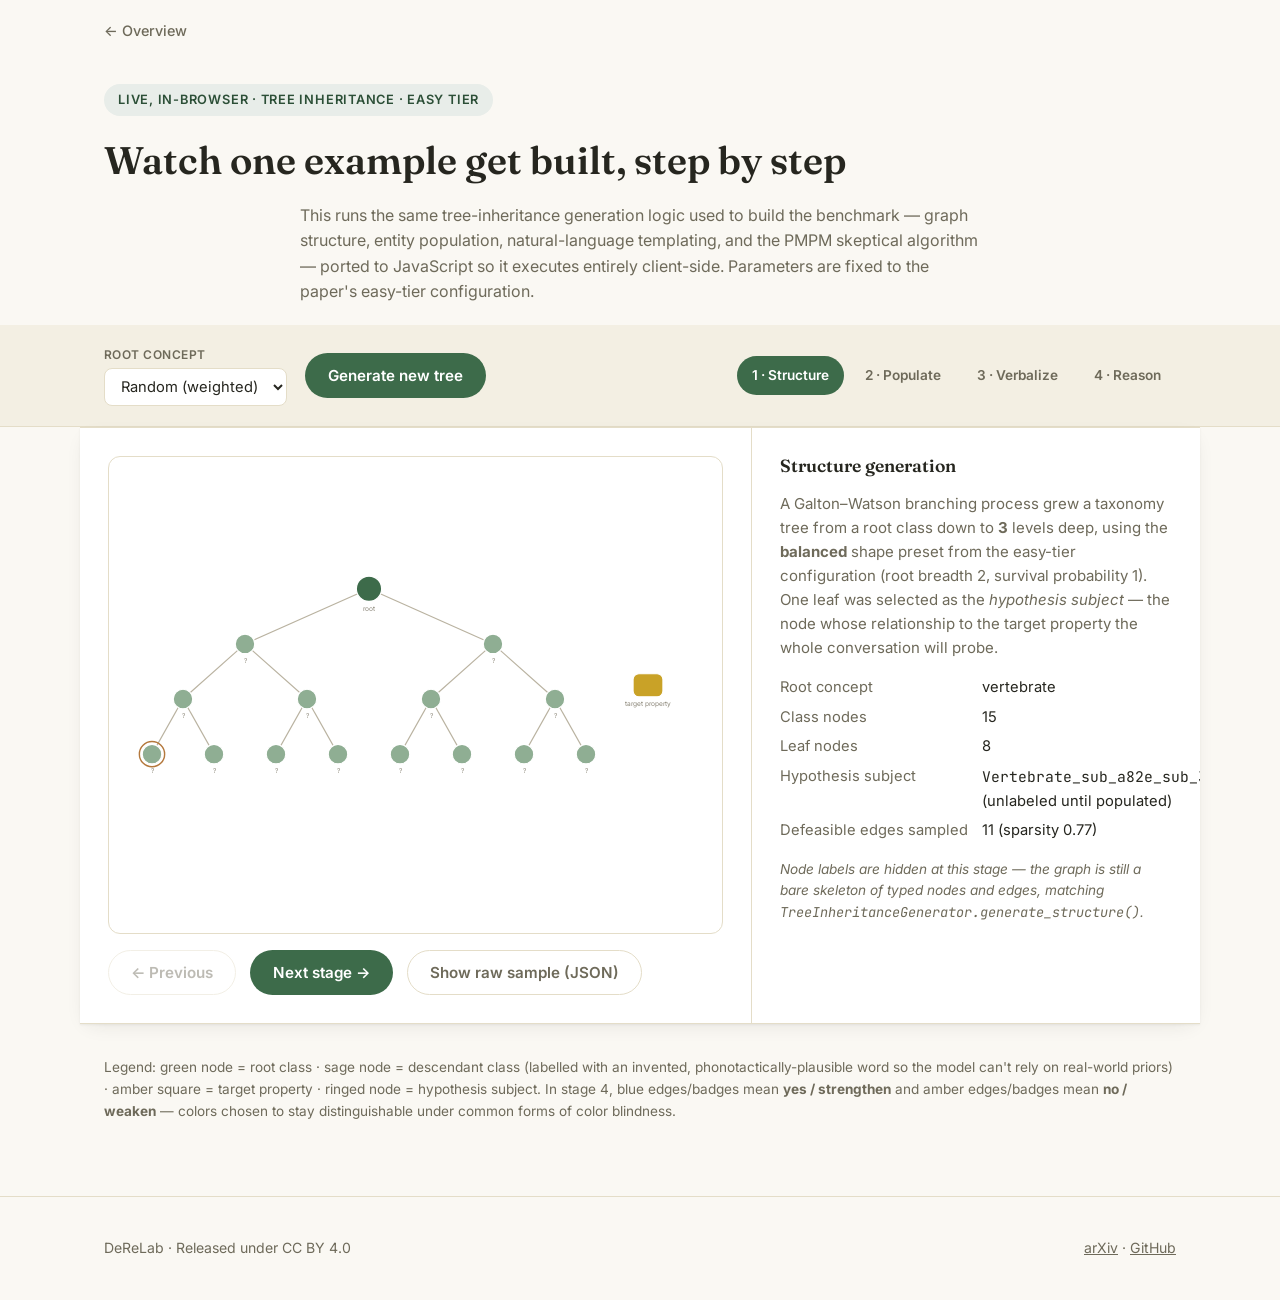
==== website/simulator.html @ 03377de2 "Fix gitignore excluding website HTML pages from deployment *.html was blanket-ignoring website/index" ====
<!DOCTYPE html>
<html lang="en">
<head>
<meta charset="UTF-8">
<meta name="viewport" content="width=device-width, initial-scale=1.0">
<title>DeReLab &mdash; Dataset Simulator</title>
<meta name="description" content="Step through DeReLab's tree-inheritance generation pipeline live in your browser: structure, population, verbalization, and staged skeptical reasoning.">
<link rel="icon" href="data:image/svg+xml,<svg xmlns=%22http://www.w3.org/2000/svg%22 viewBox=%220 0 32 32%22><rect width=%2232%22 height=%2232%22 rx=%228%22 fill=%22%233D6B4A%22/><circle cx=%2216%22 cy=%2211%22 r=%224%22 fill=%22%23C9A227%22/><circle cx=%229%22 cy=%2222%22 r=%223%22 fill=%22%23fff%22/><circle cx=%2223%22 cy=%2222%22 r=%223%22 fill=%22%23fff%22/><line x1=%2216%22 y1=%2214%22 x2=%229%22 y2=%2220%22 stroke=%22%23fff%22 stroke-width=%221.5%22/><line x1=%2216%22 y1=%2214%22 x2=%2223%22 y2=%2220%22 stroke=%22%23fff%22 stroke-width=%221.5%22/></svg>">
<link rel="stylesheet" href="css/style.css">
</head>
<body>

<div class="back-nav">
  <div class="container">
    <a href="index.html" class="back-link">&larr; Overview</a>
  </div>
</div>

<header style="padding: 40px 0 0;">
  <div class="container">
    <span class="hero-eyebrow">Live, in-browser &middot; tree inheritance &middot; easy tier</span>
    <h1 style="font-size: clamp(1.8rem, 3.4vw, 2.4rem); max-width: 40ch;">Watch one example get built, step by step</h1>
    <p class="hero-lede" style="font-size: 1rem; max-width: 68ch; margin-bottom: 20px;">
      This runs the same tree-inheritance generation logic used to build the
      benchmark &mdash; graph structure, entity population, natural-language
      templating, and the PMPM skeptical algorithm &mdash; ported to
      JavaScript so it executes entirely client-side. Parameters are fixed
      to the paper's easy-tier configuration.
    </p>
  </div>
</header>

<div class="sim-toolbar">
  <div class="container">
    <div class="sim-field">
      <label for="root-concept-select">Root concept</label>
      <select id="root-concept-select"></select>
    </div>
    <button id="generate-btn" class="btn btn-primary">Generate new tree</button>
    <span id="answer-badge" hidden></span>

    <div class="stage-stepper">
      <span class="stage-step" data-stage="structure">1 &middot; Structure</span>
      <span class="stage-step" data-stage="populate">2 &middot; Populate</span>
      <span class="stage-step" data-stage="verbalize">3 &middot; Verbalize</span>
      <span class="stage-step" data-stage="reason">4 &middot; Reason</span>
    </div>
  </div>
</div>

<main>
  <div class="container" style="padding: 0;">
    <div class="card sim-layout" style="border-radius:0; border-left:none; border-right:none;">
      <div class="sim-graph-pane">
        <div id="graph-container"></div>
        <div class="sim-graph-controls">
          <button id="prev-stage-btn" class="btn btn-ghost">&larr; Previous</button>
          <button id="next-stage-btn" class="btn btn-primary">Next stage &rarr;</button>
          <button id="raw-toggle-btn" class="btn btn-ghost">Show raw sample (JSON)</button>
        </div>
        <pre class="raw-panel" id="raw-panel" hidden></pre>
      </div>
      <div class="sim-panel-pane" id="stage-panel"></div>
    </div>
  </div>
</main>

<div class="container">
  <p class="sim-footer-note">
    Legend: green node = root class &middot; sage node = descendant class
    (labelled with an invented, phonotactically-plausible word so the model
    can't rely on real-world priors) &middot; amber square = target
    property &middot; ringed node = hypothesis subject. In stage 4, blue
    edges/badges mean <strong>yes / strengthen</strong> and amber edges/badges
    mean <strong>no / weaken</strong> &mdash; colors chosen to stay
    distinguishable under common forms of color blindness.
  </p>
</div>

<footer class="site-footer">
  <div class="container">
    <span>DeReLab &middot; Released under CC BY 4.0</span>
    <span><a href="https://arxiv.org/abs/2608.30413" target="_blank" rel="noopener">arXiv</a> &middot; <a href="https://github.com/Jayanta47/DeReLab" target="_blank" rel="noopener">GitHub</a></span>
  </div>
</footer>

<script src="js/data.js"></script>
<script src="js/pmpm.js"></script>
<script src="js/generator.js"></script>
<script src="js/graph-render.js"></script>
<script src="js/simulator.js"></script>
</body>
</html>
---- website/css/style.css ----
/* =====================================================================
   DeReLab site stylesheet
   Palette: warm white + beige surfaces, forest-green accent.
   Reasoning-state badges (yes/no/strengthen/weaken) use the Okabe-Ito
   blue/amber pair instead of red/green for colorblind accessibility.
   ===================================================================== */

@import url("https://fonts.googleapis.com/css2?family=Fraunces:opsz,wght@9..144,400;9..144,500;9..144,600;9..144,700&family=Inter:wght@400;500;600;700&family=JetBrains+Mono:wght@400;500&display=swap");

:root {
  --color-bg: #faf8f3;
  --color-surface: #ffffff;
  --color-surface-alt: #f3efe3;
  --color-border: #e4ddc8;
  --color-text: #26261f;
  --color-text-muted: #6e6a5a;
  --color-green: #3d6b4a;
  --color-green-dark: #2c4f37;
  --color-green-light: #8fae93;
  --color-amber: #c9a227;
  --color-blue-accent: #0072b2;
  --color-orange-accent: #e69f00;
  --color-badge-unknown-bg: #ece7d9;
  --color-badge-unknown-text: #6e6a5a;

  --font-display: "Fraunces", Georgia, serif;
  --font-ui: "Inter", -apple-system, BlinkMacSystemFont, "Segoe UI", sans-serif;
  --font-mono: "JetBrains Mono", "SFMono-Regular", Consolas, monospace;

  --radius: 12px;
  --shadow-card: 0 1px 2px rgba(38, 38, 31, 0.06), 0 6px 20px -8px rgba(38, 38, 31, 0.12);
}

@media (prefers-color-scheme: dark) {
  :root:not([data-theme="light"]) {
    --color-bg: #1b1c17;
    --color-surface: #232419;
    --color-surface-alt: #2b2c21;
    --color-border: #3c3d30;
    --color-text: #ede9dc;
    --color-text-muted: #b1ad9c;
    --color-green: #78ab84;
    --color-green-dark: #5a8d67;
    --color-green-light: #4b5c4d;
    --color-amber: #d9b84a;
    --color-badge-unknown-bg: #34352a;
    --color-badge-unknown-text: #b1ad9c;
    --shadow-card: 0 1px 2px rgba(0, 0, 0, 0.3), 0 6px 20px -8px rgba(0, 0, 0, 0.4);
  }
}
:root[data-theme="dark"] {
  --color-bg: #1b1c17;
  --color-surface: #232419;
  --color-surface-alt: #2b2c21;
  --color-border: #3c3d30;
  --color-text: #ede9dc;
  --color-text-muted: #b1ad9c;
  --color-green: #78ab84;
  --color-green-dark: #5a8d67;
  --color-green-light: #4b5c4d;
  --color-amber: #d9b84a;
  --color-badge-unknown-bg: #34352a;
  --color-badge-unknown-text: #b1ad9c;
  --shadow-card: 0 1px 2px rgba(0, 0, 0, 0.3), 0 6px 20px -8px rgba(0, 0, 0, 0.4);
}

* { box-sizing: border-box; }
html { scroll-behavior: smooth; }

body {
  margin: 0;
  background: var(--color-bg);
  color: var(--color-text);
  font-family: var(--font-ui);
  font-size: 16px;
  line-height: 1.6;
  -webkit-font-smoothing: antialiased;
}

a { color: var(--color-green-dark); }
a:hover { color: var(--color-green); }

code, pre { font-family: var(--font-mono); }

h1, h2, h3, h4 {
  font-family: var(--font-display);
  font-weight: 600;
  line-height: 1.18;
  text-wrap: balance;
  margin: 0 0 0.5em;
}

.container {
  max-width: 1120px;
  margin: 0 auto;
  padding: 0 24px;
}

/* ---------------------------------------------------------------- nav */

.site-nav {
  position: sticky;
  top: 0;
  z-index: 50;
  background: color-mix(in srgb, var(--color-bg) 88%, transparent);
  backdrop-filter: blur(8px);
  border-bottom: 1px solid var(--color-border);
}
.site-nav .container {
  display: flex;
  align-items: center;
  justify-content: space-between;
  height: 64px;
}
.brand {
  display: flex;
  align-items: center;
  gap: 10px;
  font-family: var(--font-display);
  font-weight: 600;
  font-size: 1.15rem;
  color: var(--color-text);
  text-decoration: none;
}
.brand-mark {
  width: 28px;
  height: 28px;
  border-radius: 8px;
  background: linear-gradient(135deg, var(--color-green) 0%, var(--color-amber) 130%);
  display: inline-block;
}
.nav-links {
  display: flex;
  align-items: center;
  gap: 28px;
  font-size: 0.95rem;
  font-weight: 500;
}
.nav-links a { color: var(--color-text-muted); text-decoration: none; }
.nav-links a:hover, .nav-links a.active { color: var(--color-text); }
.nav-cta {
  padding: 8px 16px;
  border-radius: 999px;
  background: var(--color-green);
  color: #fff !important;
}
.nav-cta:hover { background: var(--color-green-dark); }

/* --------------------------------------------------------------- hero */

.hero {
  padding: 76px 0 64px;
  border-bottom: 1px solid var(--color-border);
  text-align: center;
}
.hero .container {
  display: flex;
  flex-direction: column;
  align-items: center;
}
.hero-eyebrow {
  display: inline-flex;
  align-items: center;
  gap: 8px;
  font-size: 0.8rem;
  font-weight: 600;
  letter-spacing: 0.06em;
  text-transform: uppercase;
  color: var(--color-green-dark);
  background: color-mix(in srgb, var(--color-green) 12%, var(--color-surface));
  padding: 6px 14px;
  border-radius: 999px;
  margin-bottom: 22px;
}
.hero h1 {
  font-size: clamp(2.1rem, 4.4vw, 3.4rem);
  max-width: 26ch;
  margin-left: auto;
  margin-right: auto;
}
.hero-lede {
  font-size: 1.15rem;
  color: var(--color-text-muted);
  max-width: 62ch;
  margin: 18px auto 26px;
}
.hero-links {
  display: flex;
  flex-wrap: wrap;
  justify-content: center;
  gap: 14px;
  margin-bottom: 26px;
}
.icon-link {
  display: inline-flex;
  align-items: center;
  gap: 8px;
  font-family: var(--font-ui);
  font-weight: 600;
  font-size: 0.92rem;
  color: var(--color-text);
  text-decoration: none;
  padding: 9px 18px;
  border: 1px solid var(--color-border);
  border-radius: 999px;
  background: var(--color-surface);
  transition: border-color 0.15s ease, color 0.15s ease;
}
.icon-link:hover { border-color: var(--color-green); color: var(--color-green-dark); }
.icon-link svg { width: 17px; height: 17px; flex-shrink: 0; }
.icon-link-arxiv svg { color: #b31b1b; }
.hero-authors {
  font-size: 0.95rem;
  color: var(--color-text-muted);
  margin-bottom: 30px;
}
.hero-actions {
  display: flex;
  flex-wrap: wrap;
  justify-content: center;
  gap: 12px;
}

.btn {
  display: inline-flex;
  align-items: center;
  gap: 8px;
  font-family: var(--font-ui);
  font-weight: 600;
  font-size: 0.95rem;
  padding: 12px 22px;
  border-radius: 999px;
  border: 1px solid transparent;
  cursor: pointer;
  text-decoration: none;
  transition: transform 0.15s ease, background 0.15s ease, border-color 0.15s ease;
}
.btn:active { transform: translateY(1px); }
.btn-primary { background: var(--color-green); color: #fff; }
.btn-primary:hover { background: var(--color-green-dark); }
.btn-secondary {
  background: var(--color-surface);
  color: var(--color-text);
  border-color: var(--color-border);
}
.btn-secondary:hover { border-color: var(--color-green); }
.btn-ghost {
  background: transparent;
  color: var(--color-text-muted);
  border-color: var(--color-border);
}
.btn-ghost:hover { color: var(--color-text); }
.btn[disabled] { opacity: 0.45; cursor: not-allowed; }

/* ----------------------------------------------------------- sections */

section { padding: 64px 0; }
section.alt { background: var(--color-surface-alt); }
.section-head { max-width: 62ch; margin-bottom: 36px; }
.section-eyebrow {
  font-size: 0.8rem;
  font-weight: 600;
  letter-spacing: 0.06em;
  text-transform: uppercase;
  color: var(--color-amber);
  margin-bottom: 10px;
  display: block;
}
.section-head p { color: var(--color-text-muted); }

.card {
  background: var(--color-surface);
  border: 1px solid var(--color-border);
  border-radius: var(--radius);
  box-shadow: var(--shadow-card);
}

.grid { display: grid; gap: 20px; }
.grid-3 { grid-template-columns: repeat(3, 1fr); }
.grid-4 { grid-template-columns: repeat(4, 1fr); }
@media (max-width: 860px) {
  .grid-3, .grid-4 { grid-template-columns: 1fr; }
}

/* stat cards */
.stat-card {
  padding: 24px;
}
.stat-card .stat-value {
  font-family: var(--font-display);
  font-size: 2rem;
  font-weight: 600;
  color: var(--color-green-dark);
}
.stat-card .stat-label {
  font-size: 0.92rem;
  color: var(--color-text-muted);
  margin-top: 6px;
}

/* topology cards */
.topology-card { padding: 26px; }
.topology-card h3 { font-size: 1.15rem; margin-bottom: 8px; }
.topology-card p { color: var(--color-text-muted); font-size: 0.95rem; }
.topology-tag {
  display: inline-block;
  font-size: 0.75rem;
  font-weight: 600;
  color: var(--color-green-dark);
  background: color-mix(in srgb, var(--color-green) 14%, var(--color-surface));
  padding: 3px 10px;
  border-radius: 999px;
  margin-bottom: 14px;
}

/* findings list (collapsible) */
.findings-list { display: flex; flex-direction: column; gap: 14px; }
.finding-item { overflow: hidden; }
.finding-item summary {
  display: flex;
  align-items: flex-start;
  gap: 16px;
  padding: 20px 22px;
  cursor: pointer;
  list-style: none;
}
.finding-item summary::-webkit-details-marker { display: none; }
.finding-item summary:hover { background: var(--color-surface-alt); }
.finding-index {
  font-family: var(--font-display);
  font-weight: 600;
  color: var(--color-amber);
  font-size: 1.3rem;
  min-width: 2ch;
}
.finding-summary { flex: 1; }
.finding-item p { margin: 4px 0 0; color: var(--color-text-muted); font-size: 0.95rem; }
.finding-item strong { color: var(--color-text); }
.finding-chevron {
  flex-shrink: 0;
  width: 22px;
  height: 22px;
  margin-top: 2px;
  position: relative;
}
.finding-chevron::before {
  content: "";
  position: absolute;
  top: 50%;
  left: 50%;
  width: 9px;
  height: 9px;
  border-right: 2px solid var(--color-text-muted);
  border-bottom: 2px solid var(--color-text-muted);
  transform: translate(-50%, -65%) rotate(45deg);
  transition: transform 0.2s ease;
}
.finding-item[open] .finding-chevron::before {
  transform: translate(-50%, -35%) rotate(-135deg);
}
.finding-detail {
  padding: 0 22px 26px;
  border-top: 1px solid var(--color-border);
  margin-top: -1px;
}
.finding-detail p { font-size: 0.93rem; margin: 18px 0 16px; }
.finding-detail img {
  display: block;
  width: 100%;
  max-width: 760px;
  margin: 0 auto;
  border: 1px solid var(--color-border);
  border-radius: 8px;
  background: #fff;
}
.figure-caption {
  font-size: 0.82rem !important;
  color: var(--color-text-muted);
  text-align: center;
  margin: 10px auto 0 !important;
  max-width: 640px;
}

/* mini bar-comparison chart (finding 03) */
.mini-chart { margin: 4px auto 0; max-width: 640px; }
.mini-chart-row {
  display: grid;
  grid-template-columns: 96px 1fr;
  align-items: center;
  gap: 12px;
  margin-bottom: 10px;
}
.mini-chart-label { font-size: 0.8rem; color: var(--color-text-muted); text-align: right; }
.mini-chart-bars { display: flex; flex-direction: column; gap: 4px; }
.mini-bar-track {
  display: flex;
  align-items: center;
  gap: 8px;
  height: 16px;
}
.mini-bar-fill {
  height: 100%;
  min-width: 2px;
  border-radius: 3px;
  background: var(--color-surface-alt);
}
.mini-bar-fill.orig { background: var(--color-green); }
.mini-bar-fill.rev { background: var(--color-amber); }
.mini-bar-val { font-size: 0.75rem; color: var(--color-text-muted); white-space: nowrap; }
.mini-chart-legend {
  display: flex;
  justify-content: center;
  gap: 20px;
  margin-top: 14px;
  font-size: 0.8rem;
  color: var(--color-text-muted);
}
.mini-chart-legend .dot {
  display: inline-block;
  width: 9px;
  height: 9px;
  border-radius: 50%;
  margin-right: 6px;
}
.dot-orig { background: var(--color-green); }
.dot-rev { background: var(--color-amber); }

/* model chips */
.model-chips { display: flex; flex-wrap: wrap; gap: 10px; }
.model-chip {
  font-size: 0.85rem;
  font-weight: 500;
  padding: 7px 14px;
  border-radius: 999px;
  background: var(--color-surface);
  border: 1px solid var(--color-border);
}

/* citation block */
.citation-block {
  padding: 22px 24px;
  font-family: var(--font-mono);
  font-size: 0.82rem;
  line-height: 1.65;
  white-space: pre-wrap;
  overflow-x: auto;
  background: var(--color-surface-alt);
  border: 1px solid var(--color-border);
  border-radius: var(--radius);
  color: var(--color-text);
}
.copy-btn {
  margin-top: 12px;
}

/* footer */
.site-footer {
  border-top: 1px solid var(--color-border);
  padding: 40px 0;
  color: var(--color-text-muted);
  font-size: 0.88rem;
}
.site-footer .container {
  display: flex;
  justify-content: space-between;
  flex-wrap: wrap;
  gap: 12px;
}
.site-footer a { color: var(--color-text-muted); }

/* ====================================================================
   Simulator page
   ==================================================================== */

.back-nav {
  padding: 18px 0 0;
}
.back-link {
  display: inline-flex;
  align-items: center;
  gap: 6px;
  font-size: 0.9rem;
  font-weight: 500;
  color: var(--color-text-muted);
  text-decoration: none;
}
.back-link:hover { color: var(--color-green-dark); }

.sim-toolbar {
  border-bottom: 1px solid var(--color-border);
  background: var(--color-surface-alt);
  padding: 20px 0;
}
.sim-toolbar .container {
  display: flex;
  flex-wrap: wrap;
  align-items: center;
  gap: 18px;
}
.sim-field { display: flex; flex-direction: column; gap: 4px; }
.sim-field label {
  font-size: 0.75rem;
  font-weight: 600;
  text-transform: uppercase;
  letter-spacing: 0.04em;
  color: var(--color-text-muted);
}
.sim-field select {
  font-family: var(--font-ui);
  font-size: 0.92rem;
  padding: 8px 12px;
  border-radius: 8px;
  border: 1px solid var(--color-border);
  background: var(--color-surface);
  color: var(--color-text);
}

.stage-stepper {
  display: flex;
  align-items: center;
  gap: 6px;
  margin-left: auto;
}
.stage-step {
  font-size: 0.85rem;
  font-weight: 600;
  color: var(--color-text-muted);
  padding: 8px 14px;
  border-radius: 999px;
  cursor: pointer;
  border: 1px solid transparent;
  user-select: none;
}
.stage-step.done { color: var(--color-green-dark); cursor: pointer; }
.stage-step.active {
  background: var(--color-green);
  color: #fff;
}

.sim-layout {
  display: grid;
  grid-template-columns: 1.5fr 1fr;
  gap: 0;
  min-height: 560px;
}
@media (max-width: 960px) {
  .sim-layout { grid-template-columns: 1fr; }
}

.sim-graph-pane {
  padding: 28px;
  border-right: 1px solid var(--color-border);
  display: flex;
  flex-direction: column;
  gap: 16px;
}
#graph-container {
  background: var(--color-surface);
  border: 1px solid var(--color-border);
  border-radius: var(--radius);
  padding: 12px;
}
.sim-graph-controls {
  display: flex;
  align-items: center;
  gap: 14px;
  flex-wrap: wrap;
}

.answer-badge {
  display: inline-flex;
  align-items: center;
  padding: 6px 14px;
  border-radius: 999px;
  font-weight: 600;
  font-size: 0.85rem;
}
.answer-badge.small { padding: 3px 10px; font-size: 0.78rem; }
.badge-yes { background: color-mix(in srgb, var(--color-blue-accent) 16%, var(--color-surface)); color: var(--color-blue-accent); }
.badge-no { background: color-mix(in srgb, var(--color-orange-accent) 18%, var(--color-surface)); color: color-mix(in srgb, var(--color-orange-accent) 70%, black); }
.badge-unknown { background: var(--color-badge-unknown-bg); color: var(--color-badge-unknown-text); }

.sim-panel-pane {
  padding: 28px;
  overflow-y: auto;
  max-height: 720px;
}
.sim-panel-pane h3 { font-size: 1.1rem; margin-bottom: 10px; }
.sim-panel-pane p { font-size: 0.94rem; color: var(--color-text-muted); }
.sim-panel-pane .hint { font-size: 0.85rem; font-style: italic; }

.stat-list {
  display: grid;
  grid-template-columns: max-content 1fr;
  gap: 6px 14px;
  margin: 16px 0;
  font-size: 0.92rem;
}
.stat-list dt { color: var(--color-text-muted); }
.stat-list dd { margin: 0; }

.pretext-block {
  margin: 14px 0;
  padding: 14px 16px;
  background: var(--color-surface-alt);
  border-left: 3px solid var(--color-green);
  border-radius: 0 8px 8px 0;
  font-size: 0.93rem;
}

.transcript {
  display: flex;
  flex-direction: column;
  gap: 12px;
  max-height: 340px;
  overflow-y: auto;
  padding-right: 4px;
  margin: 14px 0;
}
.turn-block {
  padding: 12px 14px;
  background: var(--color-surface-alt);
  border: 1px solid var(--color-border);
  border-radius: 8px;
}
.turn-label {
  font-size: 0.72rem;
  font-weight: 700;
  text-transform: uppercase;
  letter-spacing: 0.04em;
  color: var(--color-amber);
  margin-bottom: 6px;
}
.turn-content { font-size: 0.88rem; white-space: pre-wrap; }
.turn-footer { margin-top: 8px; }

.reveal-controls {
  display: flex;
  gap: 10px;
  margin-top: 8px;
}

.raw-panel {
  margin-top: 20px;
  padding: 16px;
  background: var(--color-surface-alt);
  border: 1px solid var(--color-border);
  border-radius: 8px;
  font-family: var(--font-mono);
  font-size: 0.75rem;
  max-height: 320px;
  overflow: auto;
  white-space: pre;
}

.sim-footer-note {
  padding: 20px 0 60px;
  color: var(--color-text-muted);
  font-size: 0.85rem;
}
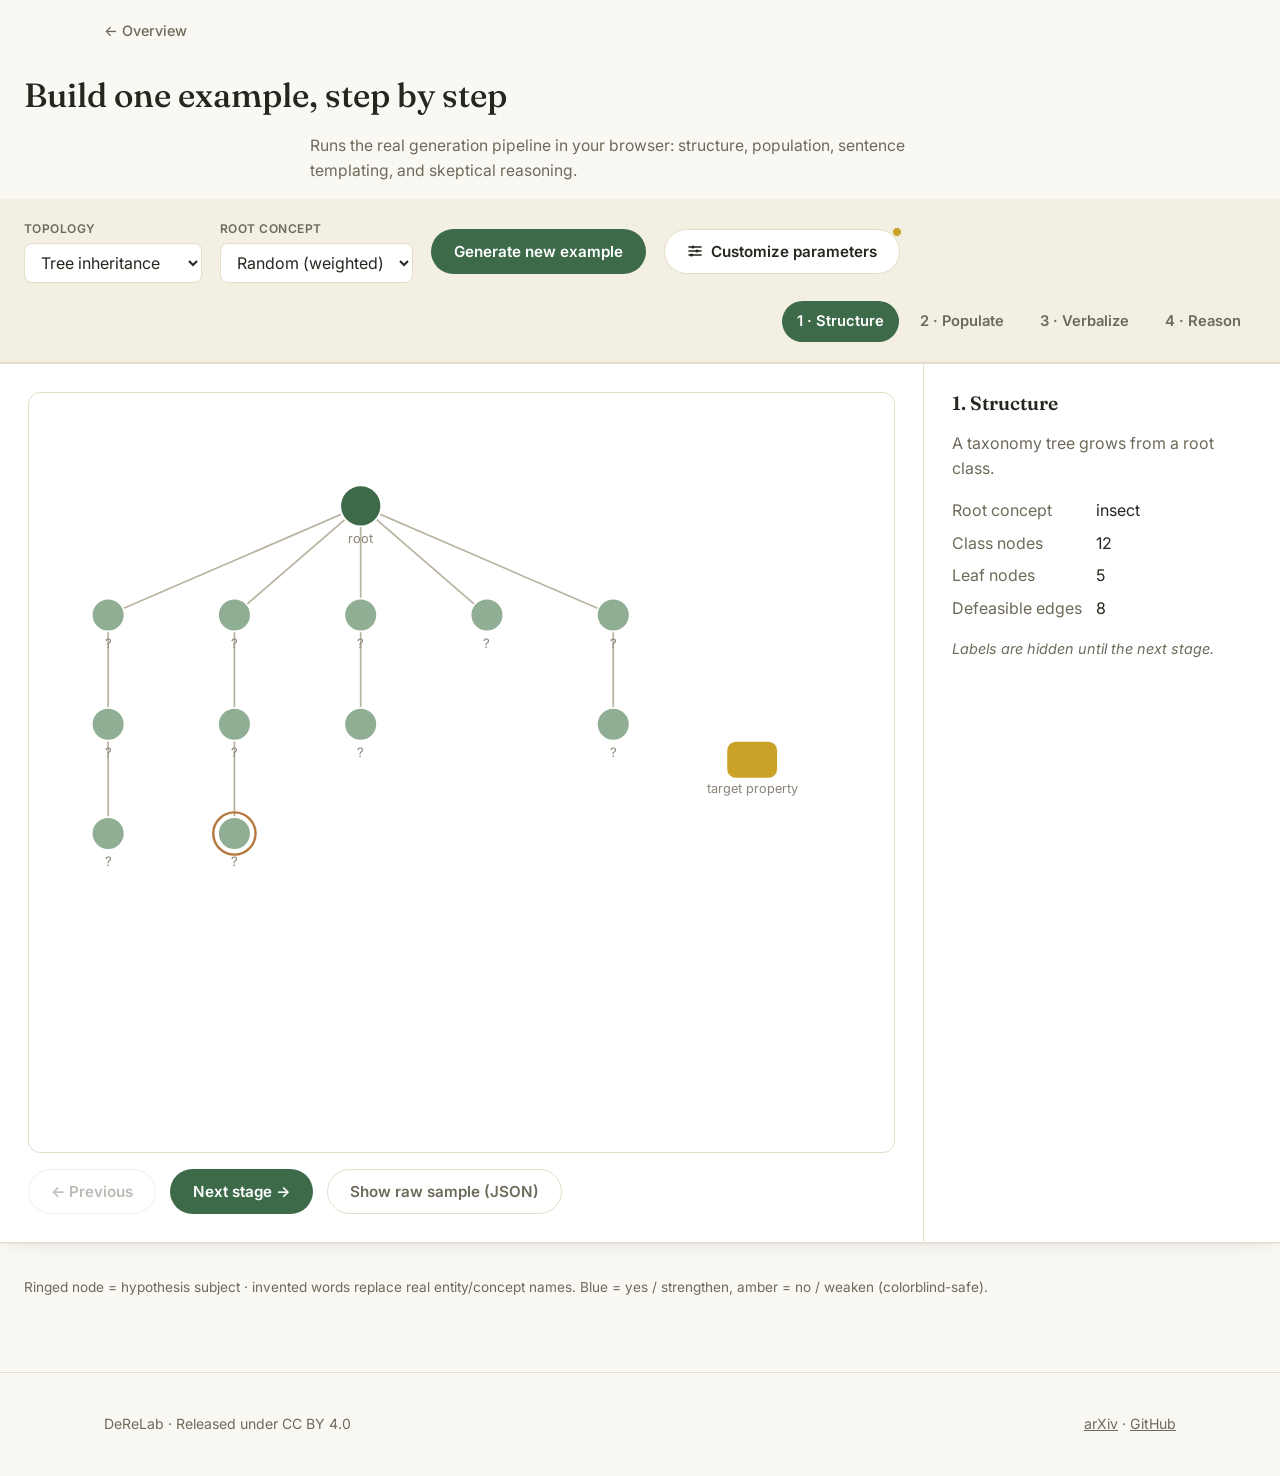
==== commit f1797b56: "update the animation with gif and writing" ====
--- a/website/simulator.html
+++ b/website/simulator.html
@@ -3,8 +3,8 @@
 <head>
 <meta charset="UTF-8">
 <meta name="viewport" content="width=device-width, initial-scale=1.0">
-<title>DeReLab &mdash; Dataset Simulator</title>
-<meta name="description" content="Step through DeReLab's tree-inheritance generation pipeline live in your browser: structure, population, verbalization, and staged skeptical reasoning.">
+<title>DeReLab &mdash; Simulator</title>
+<meta name="description" content="Step through DeReLab's generation pipeline live in your browser, for all three reasoning topologies: default, linear inheritance, tree inheritance.">
 <link rel="icon" href="data:image/svg+xml,<svg xmlns=%22http://www.w3.org/2000/svg%22 viewBox=%220 0 32 32%22><rect width=%2232%22 height=%2232%22 rx=%228%22 fill=%22%233D6B4A%22/><circle cx=%2216%22 cy=%2211%22 r=%224%22 fill=%22%23C9A227%22/><circle cx=%229%22 cy=%2222%22 r=%223%22 fill=%22%23fff%22/><circle cx=%2223%22 cy=%2222%22 r=%223%22 fill=%22%23fff%22/><line x1=%2216%22 y1=%2214%22 x2=%229%22 y2=%2220%22 stroke=%22%23fff%22 stroke-width=%221.5%22/><line x1=%2216%22 y1=%2214%22 x2=%2223%22 y2=%2220%22 stroke=%22%23fff%22 stroke-width=%221.5%22/></svg>">
 <link rel="stylesheet" href="css/style.css">
 </head>
@@ -16,27 +16,39 @@
   </div>
 </div>
 
-<header style="padding: 40px 0 0;">
-  <div class="container">
-    <span class="hero-eyebrow">Live, in-browser &middot; tree inheritance &middot; easy tier</span>
-    <h1 style="font-size: clamp(1.8rem, 3.4vw, 2.4rem); max-width: 40ch;">Watch one example get built, step by step</h1>
-    <p class="hero-lede" style="font-size: 1rem; max-width: 68ch; margin-bottom: 20px;">
-      This runs the same tree-inheritance generation logic used to build the
-      benchmark &mdash; graph structure, entity population, natural-language
-      templating, and the PMPM skeptical algorithm &mdash; ported to
-      JavaScript so it executes entirely client-side. Parameters are fixed
-      to the paper's easy-tier configuration.
+<header style="padding: 32px 0 0;">
+  <div class="container-wide">
+    <h1 style="font-size: clamp(1.6rem, 3vw, 2.1rem); font-weight: 500; max-width: 44ch;">Build one example, step by step</h1>
+    <p class="hero-lede" style="font-size: 0.98rem; max-width: 66ch; margin-bottom: 16px;">
+      Runs the real generation pipeline in your browser: structure,
+      population, sentence templating, and skeptical reasoning.
     </p>
   </div>
 </header>
 
 <div class="sim-toolbar">
-  <div class="container">
+  <div class="container-wide">
+    <div class="sim-field">
+      <label for="topology-select">Topology</label>
+      <select id="topology-select">
+        <option value="default">Default reasoning</option>
+        <option value="linear_inheritance">Linear inheritance</option>
+        <option value="tree_inheritance" selected>Tree inheritance</option>
+      </select>
+    </div>
     <div class="sim-field">
       <label for="root-concept-select">Root concept</label>
       <select id="root-concept-select"></select>
     </div>
-    <button id="generate-btn" class="btn btn-primary">Generate new tree</button>
+    <button id="generate-btn" class="btn btn-primary">Generate new example</button>
+    <button id="params-toggle-btn" class="btn btn-secondary params-toggle" aria-expanded="false" aria-controls="params-panel">
+      <svg viewBox="0 0 16 16" fill="none" stroke="currentColor" stroke-width="1.6" stroke-linecap="round" aria-hidden="true">
+        <line x1="2" y1="4" x2="14" y2="4"/><circle cx="6" cy="4" r="1.6" fill="currentColor" stroke="none"/>
+        <line x1="2" y1="8" x2="14" y2="8"/><circle cx="10" cy="8" r="1.6" fill="currentColor" stroke="none"/>
+        <line x1="2" y1="12" x2="14" y2="12"/><circle cx="4.5" cy="12" r="1.6" fill="currentColor" stroke="none"/>
+      </svg>
+      <span>Customize parameters</span>
+    </button>
     <span id="answer-badge" hidden></span>
 
     <div class="stage-stepper">
@@ -49,8 +61,13 @@
 </div>
 
 <main>
-  <div class="container" style="padding: 0;">
-    <div class="card sim-layout" style="border-radius:0; border-left:none; border-right:none;">
+  <div class="container-wide" style="padding: 0;">
+    <div class="card sim-layout" style="border-radius:0; border-left:none; border-right:none;" id="sim-layout">
+      <div class="sim-params-pane" id="params-panel" hidden>
+        <h3>Parameters</h3>
+        <p class="hint">These control graph generation. Change one and the next example uses it.</p>
+        <div id="params-fields"></div>
+      </div>
       <div class="sim-graph-pane">
         <div id="graph-container"></div>
         <div class="sim-graph-controls">
@@ -65,15 +82,11 @@
   </div>
 </main>
 
-<div class="container">
+<div class="container-wide">
   <p class="sim-footer-note">
-    Legend: green node = root class &middot; sage node = descendant class
-    (labelled with an invented, phonotactically-plausible word so the model
-    can't rely on real-world priors) &middot; amber square = target
-    property &middot; ringed node = hypothesis subject. In stage 4, blue
-    edges/badges mean <strong>yes / strengthen</strong> and amber edges/badges
-    mean <strong>no / weaken</strong> &mdash; colors chosen to stay
-    distinguishable under common forms of color blindness.
+    Ringed node = hypothesis subject &middot; invented words replace real
+    entity/concept names. Blue = yes / strengthen, amber = no / weaken
+    (colorblind-safe).
   </p>
 </div>
 
--- a/website/css/style.css
+++ b/website/css/style.css
@@ -96,6 +96,15 @@
   padding: 0 24px;
 }
 
+/* Wider variant for the simulator's toolbar/graph grid, which needs more
+   horizontal room than marketing-page prose does -- especially with the
+   params sidebar open (3 columns). */
+.container-wide {
+  max-width: 1520px;
+  margin: 0 auto;
+  padding: 0 24px;
+}
+
 /* ---------------------------------------------------------------- nav */
 
 .site-nav {
@@ -173,10 +182,52 @@
   margin-bottom: 22px;
 }
 .hero h1 {
-  font-size: clamp(2.1rem, 4.4vw, 3.4rem);
-  max-width: 26ch;
+  max-width: 60ch;
   margin-left: auto;
   margin-right: auto;
+}
+.hero-title {
+  display: flex;
+  flex-direction: column;
+  align-items: center;
+  gap: 10px;
+}
+.hero-title-main {
+  font-size: clamp(3rem, 8vw, 5.2rem);
+  line-height: 1;
+}
+.hero-title-expansion {
+  font-family: var(--font-ui);
+  font-weight: 600;
+  font-size: 0.85rem;
+  letter-spacing: 0.08em;
+  text-transform: uppercase;
+  color: var(--color-green-dark);
+  margin-top: -4px;
+}
+.hero-title-sub {
+  font-family: var(--font-ui);
+  font-weight: 500;
+  font-size: clamp(1rem, 2vw, 1.3rem);
+  line-height: 1.3;
+  color: var(--color-text-muted);
+  max-width: 60ch;
+}
+.hero-media {
+  display: block;
+  width: 100%;
+  max-width: 720px;
+  border-radius: var(--radius);
+  border: 1px solid var(--color-border);
+  box-shadow: var(--shadow-card);
+  margin: 30px 0 22px;
+}
+.hero-venue-announce {
+  font-family: var(--font-display);
+  font-size: clamp(1.3rem, 2.2vw, 1.7rem);
+  font-weight: 600;
+  color: var(--color-green-dark);
+  margin: 18px 0 0;
 }
 .hero-lede {
   font-size: 1.15rem;
@@ -219,6 +270,12 @@
   flex-wrap: wrap;
   justify-content: center;
   gap: 12px;
+}
+.hero-sim-caption {
+  font-size: 0.85rem;
+  color: var(--color-text-muted);
+  font-style: italic;
+  margin: 10px 0 0;
 }
 
 .btn {
@@ -267,6 +324,28 @@
   display: block;
 }
 .section-head p { color: var(--color-text-muted); }
+
+/* split-column intro block (e.g. "What is defeasible reasoning?") */
+.split-block {
+  display: grid;
+  grid-template-columns: 260px 1fr;
+  gap: 48px;
+  align-items: start;
+}
+.split-label h2 { margin-bottom: 0; }
+.split-body p {
+  color: var(--color-text-muted);
+  font-size: 0.98rem;
+  max-width: 74ch;
+}
+.split-body .pretext-block { max-width: 74ch; }
+.split-note {
+  margin-top: 16px !important;
+  font-size: 0.93rem !important;
+}
+@media (max-width: 760px) {
+  .split-block { grid-template-columns: 1fr; gap: 16px; }
+}
 
 .card {
   background: var(--color-surface);
@@ -491,7 +570,7 @@
   background: var(--color-surface-alt);
   padding: 20px 0;
 }
-.sim-toolbar .container {
+.sim-toolbar .container, .sim-toolbar .container-wide {
   display: flex;
   flex-wrap: wrap;
   align-items: center;
@@ -507,7 +586,7 @@
 }
 .sim-field select {
   font-family: var(--font-ui);
-  font-size: 0.92rem;
+  font-size: 1rem;
   padding: 8px 12px;
   border-radius: 8px;
   border: 1px solid var(--color-border);
@@ -522,7 +601,7 @@
   margin-left: auto;
 }
 .stage-step {
-  font-size: 0.85rem;
+  font-size: 0.92rem;
   font-weight: 600;
   color: var(--color-text-muted);
   padding: 8px 14px;
@@ -539,12 +618,73 @@
 
 .sim-layout {
   display: grid;
-  grid-template-columns: 1.5fr 1fr;
+  grid-template-columns: 2.6fr 1fr;
   gap: 0;
-  min-height: 560px;
+  min-height: 880px;
+}
+.sim-layout.params-open {
+  grid-template-columns: 240px 2.6fr 1fr;
 }
 @media (max-width: 960px) {
-  .sim-layout { grid-template-columns: 1fr; }
+  .sim-layout, .sim-layout.params-open { grid-template-columns: 1fr; }
+}
+
+/* params sidebar: collapsed (hidden) by default, opened via the
+   "Customize parameters" toggle in the toolbar */
+.sim-params-pane {
+  padding: 24px 22px;
+  border-right: 1px solid var(--color-border);
+  background: var(--color-surface-alt);
+}
+.sim-params-pane h3 { font-size: 1.05rem; margin-bottom: 6px; }
+.sim-params-pane .hint { font-size: 0.85rem; font-style: italic; margin-bottom: 18px; }
+
+.params-toggle {
+  position: relative;
+}
+.params-toggle svg { width: 16px; height: 16px; }
+.params-toggle[aria-expanded="true"] {
+  background: var(--color-green-dark);
+  color: #fff;
+  border-color: var(--color-green-dark);
+}
+.params-toggle::after {
+  content: "";
+  position: absolute;
+  top: -3px;
+  right: -3px;
+  width: 8px;
+  height: 8px;
+  border-radius: 50%;
+  background: var(--color-amber);
+  border: 1.5px solid var(--color-surface-alt);
+}
+.params-toggle[aria-expanded="true"]::after { display: none; }
+
+.param-row { margin-bottom: 20px; }
+.param-row label {
+  display: flex;
+  justify-content: space-between;
+  align-items: baseline;
+  font-size: 0.85rem;
+  font-weight: 600;
+  color: var(--color-text);
+  margin-bottom: 6px;
+}
+.param-row .param-val {
+  font-family: var(--font-mono);
+  font-weight: 500;
+  color: var(--color-green-dark);
+  font-size: 0.82rem;
+}
+.param-row input[type="range"] {
+  width: 100%;
+  accent-color: var(--color-green);
+}
+.param-row .param-desc {
+  font-size: 0.78rem;
+  color: var(--color-text-muted);
+  margin-top: 4px;
 }
 
 .sim-graph-pane {
@@ -558,8 +698,12 @@
   background: var(--color-surface);
   border: 1px solid var(--color-border);
   border-radius: var(--radius);
-  padding: 12px;
-}
+  padding: 16px;
+  flex: 1;
+  display: flex;
+  align-items: center;
+}
+#graph-container svg { width: 100%; height: auto; }
 .sim-graph-controls {
   display: flex;
   align-items: center;
@@ -570,12 +714,12 @@
 .answer-badge {
   display: inline-flex;
   align-items: center;
-  padding: 6px 14px;
+  padding: 7px 16px;
   border-radius: 999px;
   font-weight: 600;
-  font-size: 0.85rem;
-}
-.answer-badge.small { padding: 3px 10px; font-size: 0.78rem; }
+  font-size: 0.95rem;
+}
+.answer-badge.small { padding: 3px 11px; font-size: 0.85rem; }
 .badge-yes { background: color-mix(in srgb, var(--color-blue-accent) 16%, var(--color-surface)); color: var(--color-blue-accent); }
 .badge-no { background: color-mix(in srgb, var(--color-orange-accent) 18%, var(--color-surface)); color: color-mix(in srgb, var(--color-orange-accent) 70%, black); }
 .badge-unknown { background: var(--color-badge-unknown-bg); color: var(--color-badge-unknown-text); }
@@ -583,55 +727,117 @@
 .sim-panel-pane {
   padding: 28px;
   overflow-y: auto;
-  max-height: 720px;
-}
-.sim-panel-pane h3 { font-size: 1.1rem; margin-bottom: 10px; }
-.sim-panel-pane p { font-size: 0.94rem; color: var(--color-text-muted); }
-.sim-panel-pane .hint { font-size: 0.85rem; font-style: italic; }
+  max-height: 1020px;
+}
+.sim-panel-pane h3 { font-size: 1.2rem; margin-bottom: 10px; }
+.sim-panel-pane p { font-size: 1rem; color: var(--color-text-muted); }
+.sim-panel-pane .hint { font-size: 0.9rem; font-style: italic; }
 
 .stat-list {
   display: grid;
   grid-template-columns: max-content 1fr;
-  gap: 6px 14px;
+  gap: 7px 14px;
   margin: 16px 0;
-  font-size: 0.92rem;
+  font-size: 1rem;
 }
 .stat-list dt { color: var(--color-text-muted); }
 .stat-list dd { margin: 0; }
 
 .pretext-block {
   margin: 14px 0;
-  padding: 14px 16px;
+  padding: 16px 20px;
   background: var(--color-surface-alt);
   border-left: 3px solid var(--color-green);
   border-radius: 0 8px 8px 0;
   font-size: 0.93rem;
+  max-width: 62ch;
+}
+
+/* "penguin moment" animation: a looping, self-contained illustration of
+   defeasible belief revision. Opacity-only transitions (no layout
+   shift), so the block's height stays constant throughout. */
+.penguin-anim .pa-line {
+  display: block;
+  opacity: 0;
+}
+.penguin-anim .pa-line + .pa-line { margin-top: 10px; }
+.penguin-anim .pa-l1 { animation: pa-line1 9s ease infinite; }
+.penguin-anim .pa-l2 { animation: pa-line2 9s ease infinite; color: var(--color-blue-accent); }
+.penguin-anim .pa-l3 { animation: pa-line3 9s ease infinite; }
+.penguin-anim .pa-l4 { animation: pa-line4 9s ease infinite; color: var(--color-orange-accent); }
+
+.pa-strike-wrap { position: relative; display: inline-block; }
+.pa-strike-wrap::after {
+  content: "";
+  position: absolute;
+  left: -2px;
+  right: -2px;
+  top: 50%;
+  height: 2px;
+  background: var(--color-orange-accent);
+  transform: scaleX(0);
+  transform-origin: left;
+  animation: pa-strike 9s ease infinite;
+}
+
+@keyframes pa-line1 {
+  0%, 4.4%     { opacity: 0; }
+  8.9%, 88.9%  { opacity: 1; }
+  95.6%, 100%  { opacity: 0; }
+}
+@keyframes pa-line2 {
+  0%, 13.3%    { opacity: 0; }
+  17.8%, 88.9% { opacity: 1; }
+  95.6%, 100%  { opacity: 0; }
+}
+@keyframes pa-line3 {
+  0%, 35.6%    { opacity: 0; }
+  40%, 88.9%   { opacity: 1; }
+  95.6%, 100%  { opacity: 0; }
+}
+@keyframes pa-line4 {
+  0%, 53.3%    { opacity: 0; }
+  58.9%, 88.9% { opacity: 1; }
+  95.6%, 100%  { opacity: 0; }
+}
+@keyframes pa-strike {
+  0%, 42.2%    { transform: scaleX(0); opacity: 0; }
+  47.8%, 88.9% { transform: scaleX(1); opacity: 1; }
+  95.6%, 100%  { transform: scaleX(1); opacity: 0; }
+}
+
+@media (prefers-reduced-motion: reduce) {
+  .penguin-anim .pa-line, .pa-strike-wrap::after {
+    animation: none !important;
+    opacity: 1 !important;
+  }
+  .pa-strike-wrap::after { transform: scaleX(1) !important; }
 }
 
 .transcript {
   display: flex;
   flex-direction: column;
   gap: 12px;
-  max-height: 340px;
+  max-height: 400px;
   overflow-y: auto;
   padding-right: 4px;
   margin: 14px 0;
 }
 .turn-block {
-  padding: 12px 14px;
+  padding: 14px 16px;
   background: var(--color-surface-alt);
   border: 1px solid var(--color-border);
   border-radius: 8px;
 }
 .turn-label {
-  font-size: 0.72rem;
+  font-size: 0.78rem;
   font-weight: 700;
   text-transform: uppercase;
   letter-spacing: 0.04em;
   color: var(--color-amber);
   margin-bottom: 6px;
 }
-.turn-content { font-size: 0.88rem; white-space: pre-wrap; }
+.turn-content { font-size: 0.96rem; white-space: pre-wrap; }
 .turn-footer { margin-top: 8px; }
 
 .reveal-controls {
